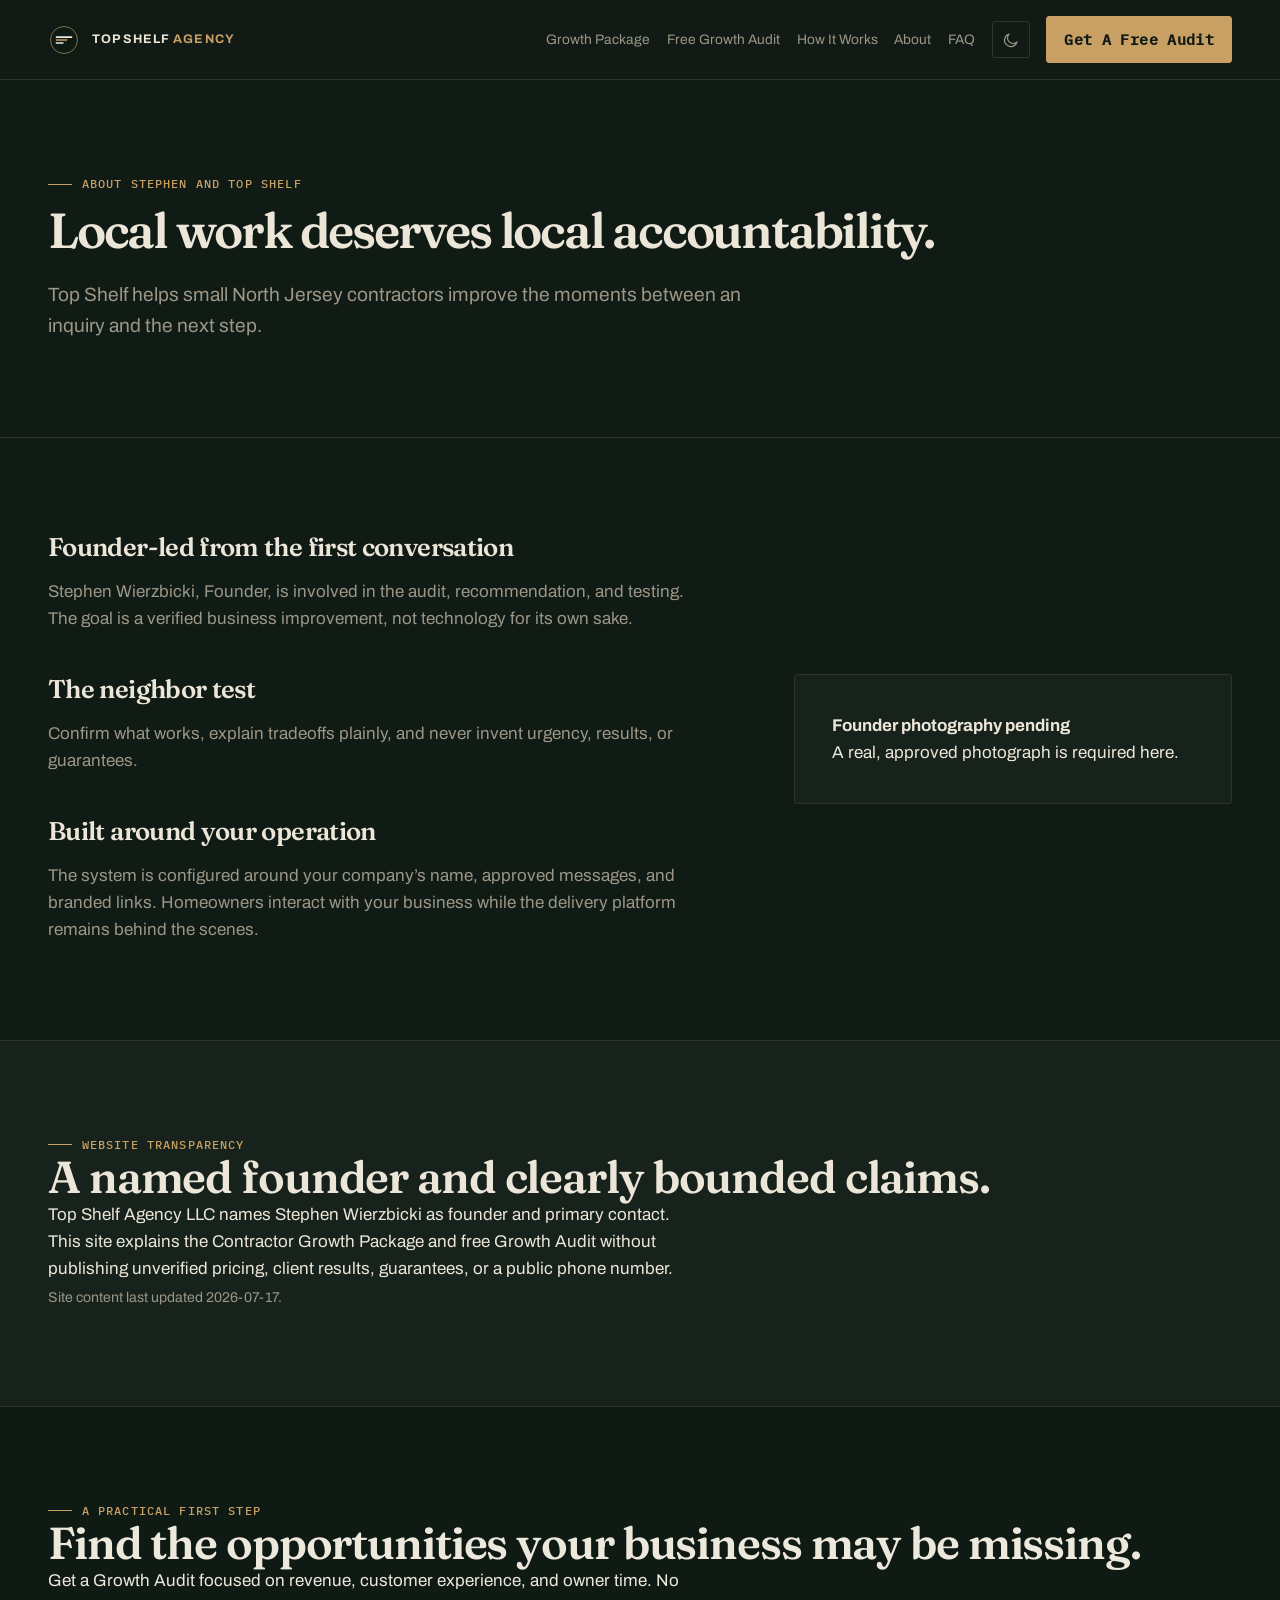
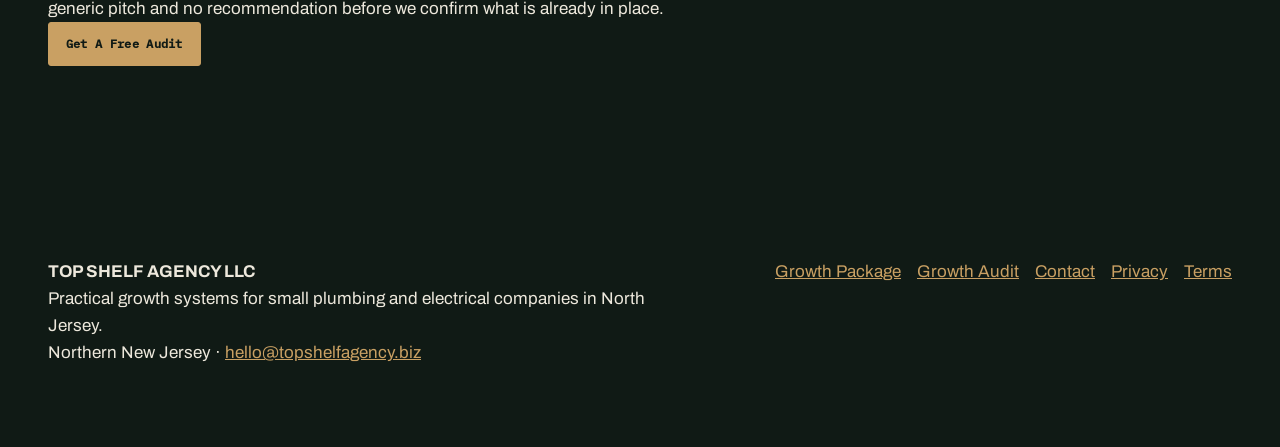
==== about/index.html @ 6e25a7d2 "Establish canonical Top Shelf source baseline" ====
<!doctype html><html lang="en" data-theme="dark"><head><meta charset="utf-8"><script>(function(){var r=document.documentElement,t=null;try{t=localStorage.getItem('top-shelf-theme')||localStorage.getItem('theme')}catch(e){}r.setAttribute('data-theme',t==='light'?'light':'dark')})()</script><meta name="viewport" content="width=device-width,initial-scale=1"><title>About Stephen Wierzbicki | Top Shelf Agency</title><meta name="description" content="Meet Stephen Wierzbicki, founder of Top Shelf Agency, a North Jersey partner for practical contractor growth and lead follow-up systems."><link rel="canonical" href="https://topshelfagency.biz/about/"><link rel="icon" href="/favicon.ico"><link rel="stylesheet" href="/assets/brand.css"><link rel="stylesheet" href="/assets/site-dark.css"><link rel="stylesheet" href="/assets/brand-fixes.css"><link rel="stylesheet" href="/assets/review-notes.css"><link rel="stylesheet" href="/assets/owner-review-v2.css"><!-- seo-layer --><meta name="robots" content="index,follow,max-snippet:-1,max-image-preview:large,max-video-preview:-1"><meta name="author" content="Top Shelf Agency LLC"><meta name="theme-color" content="#111b15"><meta property="og:site_name" content="Top Shelf Agency"><meta property="og:locale" content="en_US"><meta name="twitter:title" content="About Stephen Wierzbicki | Top Shelf Agency"><meta name="twitter:description" content="Meet Stephen Wierzbicki, founder of Top Shelf Agency, a North Jersey partner for practical contractor growth and lead follow-up systems."><meta name="twitter:image" content="https://topshelfagency.biz/assets/logo/og-image-1200x630.png"><meta property="og:type" content="website"><meta property="og:title" content="About Stephen Wierzbicki | Top Shelf Agency"><meta property="og:description" content="Meet Stephen Wierzbicki, founder of Top Shelf Agency, a North Jersey partner for practical contractor growth and lead follow-up systems."><meta property="og:url" content="https://topshelfagency.biz/about/"><meta property="og:image" content="https://topshelfagency.biz/assets/logo/og-image-1200x630.png"><meta name="twitter:card" content="summary_large_image"><script type="application/ld+json">{"@context":"https://schema.org","@graph":[{"@type":"Organization","@id":"https://topshelfagency.biz/#organization","name":"Top Shelf Agency","legalName":"Top Shelf Agency LLC","url":"https://topshelfagency.biz/","description":"A founder-led North Jersey marketing agency that helps small plumbing and electrical companies improve lead follow-up, review requests, and organization.","email":"hello@topshelfagency.biz","logo":{"@type":"ImageObject","@id":"https://topshelfagency.biz/#logo","url":"https://topshelfagency.biz/assets/logo/mark-512.png","contentUrl":"https://topshelfagency.biz/assets/logo/mark-512.png","width":512,"height":512},"image":{"@type":"ImageObject","url":"https://topshelfagency.biz/assets/logo/og-image-1200x630.png","width":1200,"height":630},"founder":{"@id":"https://topshelfagency.biz/#stephen-wierzbicki"},"areaServed":{"@type":"AdministrativeArea","name":"Northern New Jersey"},"knowsAbout":["Contractor lead follow-up","Missed-call response","Legitimate customer review requests","Lead organization"],"contactPoint":{"@type":"ContactPoint","contactType":"customer inquiries","email":"hello@topshelfagency.biz","areaServed":"US-NJ","availableLanguage":["English"]}},{"@type":"Person","@id":"https://topshelfagency.biz/#stephen-wierzbicki","name":"Stephen Wierzbicki","jobTitle":"Founder","worksFor":{"@id":"https://topshelfagency.biz/#organization"},"url":"https://topshelfagency.biz/about/"},{"@type":"WebSite","@id":"https://topshelfagency.biz/#website","name":"Top Shelf Agency","url":"https://topshelfagency.biz/","publisher":{"@id":"https://topshelfagency.biz/#organization"},"inLanguage":"en-US"},{"@type":"AboutPage","@id":"https://topshelfagency.biz/about/#webpage","url":"https://topshelfagency.biz/about/","name":"About Stephen Wierzbicki | Top Shelf Agency","description":"Meet Stephen Wierzbicki, founder of Top Shelf Agency, a North Jersey partner for practical contractor growth and lead follow-up systems.","isPartOf":{"@id":"https://topshelfagency.biz/#website"},"about":[{"@id":"https://topshelfagency.biz/#stephen-wierzbicki"},{"@id":"https://topshelfagency.biz/#organization"}],"publisher":{"@id":"https://topshelfagency.biz/#organization"},"inLanguage":"en-US","dateModified":"2026-07-17","primaryImageOfPage":{"@type":"ImageObject","url":"https://topshelfagency.biz/assets/logo/og-image-1200x630.png","width":1200,"height":630}}]}</script><script src="/assets/public-config.js"></script></head><body><a class="skip" href="#main">Skip to content</a><header class="nav" id="siteNav"><div class="wrap nav-row"><a class="brand" href="/"><img src="/assets/logo/logo-mark.svg" width="32" height="32" alt=""><span>TOP SHELF <b>AGENCY</b></span></a><nav aria-label="Primary"><div class="nav-links"><a href="/growth-package/">Growth Package</a><a href="/growth-audit/">Free Growth Audit</a><a href="/how-it-works/">How It Works</a><a href="/about/">About</a><a href="/faq/">FAQ</a><button class="theme-toggle" id="themeToggle" type="button" aria-label="Switch to light mode">
<svg class="icon-sun" width="18" height="18" viewBox="0 0 24 24" fill="none" aria-hidden="true"><circle cx="12" cy="12" r="4" stroke="currentColor" stroke-width="1.6"/><path d="M12 2v2M12 20v2M4.2 4.2l1.4 1.4M18.4 18.4l1.4 1.4M2 12h2M20 12h2M4.2 19.8l1.4-1.4M18.4 5.6l1.4-1.4" stroke="currentColor" stroke-width="1.6" stroke-linecap="round"/></svg>
<svg class="icon-moon" width="18" height="18" viewBox="0 0 24 24" fill="none" aria-hidden="true"><path d="M20 14.5A8.5 8.5 0 1 1 9.5 4a7 7 0 0 0 10.5 10.5Z" stroke="currentColor" stroke-width="1.6" stroke-linejoin="round"/></svg>
</button><a class="btn nav-cta" data-event="audit_cta_click" href="/growth-audit/">Get A Free Audit</a><button class="nav-toggle" id="navToggle" aria-expanded="false" aria-controls="mobileMenu">Menu</button></div></nav></div><nav id="mobileMenu" class="mobile-menu"><a href="/growth-package/">Growth Package</a><a href="/growth-audit/">Free Growth Audit</a><a href="/how-it-works/">How It Works</a><a href="/about/">About</a><a href="/faq/">FAQ</a><a href="/contact/">Contact</a></nav></header><main id="main"><section class="page-head"><div class="wrap"><p class="eyebrow">About Stephen and Top Shelf</p><h1>Local work deserves local accountability.</h1><p class="lede">Top Shelf helps small North Jersey contractors improve the moments between an inquiry and the next step.</p></div></section><section><div class="wrap split"><div class="prose"><h2>Founder-led from the first conversation</h2><p>Stephen Wierzbicki, Founder, is involved in the audit, recommendation, and testing. The goal is a verified business improvement, not technology for its own sake.</p><h2>The neighbor test</h2><p>Confirm what works, explain tradeoffs plainly, and never invent urgency, results, or guarantees.</p><h2>Built around your operation</h2><p>The system is configured around your company’s name, approved messages, and branded links. Homeowners interact with your business while the delivery platform remains behind the scenes.</p></div><div class="placeholder"><b>Founder photography pending</b><p>A real, approved photograph is required here.</p></div></div></section><section class="surface" aria-labelledby="site-transparency"><div class="wrap"><p class="eyebrow">Website transparency</p><h2 id="site-transparency">A named founder and clearly bounded claims.</h2><p>Top Shelf Agency LLC names Stephen Wierzbicki as founder and primary contact. This site explains the Contractor Growth Package and free Growth Audit without publishing unverified pricing, client results, guarantees, or a public phone number.</p><small>Site content last updated 2026-07-17.</small></div></section><section class="final"><div class="wrap"><p class="eyebrow">A practical first step</p><h2>Find the opportunities your business may be missing.</h2><p>Get a Growth Audit focused on revenue, customer experience, and owner time. No generic pitch and no recommendation before we confirm what is already in place.</p><a class="btn" data-event="audit_cta_click" href="/growth-audit/">Get A Free Audit</a></div></section></main><footer><div class="wrap foot"><div><b>TOP SHELF AGENCY LLC</b><p>Practical growth systems for small plumbing and electrical companies in North Jersey.</p><p>Northern New Jersey · <a data-event="click_to_email" href="mailto:hello@topshelfagency.biz">hello@topshelfagency.biz</a></p></div><nav aria-label="Footer"><a href="/growth-package/">Growth Package</a><a href="/growth-audit/">Growth Audit</a><a href="/contact/">Contact</a><a href="/privacy/">Privacy</a><a href="/terms/">Terms</a></nav></div></footer><script src="/assets/site-public.js"></script></body></html>
---- assets/brand.css ----
@font-face {
    font-family: 'Archivo';
    font-style: normal;
    font-weight: 400 700;
    font-display: swap;
    src: url([data-uri]) format('woff2');
  }
  @font-face {
    font-family: 'Fraunces';
    font-style: normal;
    font-weight: 600;
    font-display: swap;
    src: url([data-uri]) format('woff2');
  }
  @font-face {
    font-family: 'Fraunces';
    font-style: italic;
    font-weight: 500;
    font-display: swap;
    src: url([data-uri]) format('woff2');
  }
  @font-face {
    font-family: 'IBM Plex Mono';
    font-style: normal;
    font-weight: 500;
    font-display: swap;
    src: url([data-uri]) format('woff2');
  }

  :root{
    --ink:#15211a;
    --paper:#edeae1;
    --paper-raised:#f6f4ee;
    --shelf:#24463b;
    --shelf-2:#1c362d;
    --brass:#9c7434;
    --brass-strong:#7d5b26;
    --brass-tint:#e3d3ae;
    --line:#d3cdbb;
    --muted:#63614f;

    --fixed-ink:#101a15;
    --fixed-paper:#ede8dc;
    --fixed-brass:#c9a063;

    --font-display:'Fraunces', Georgia, serif;
    --font-body:'Archivo', -apple-system, sans-serif;
    --font-mono:'IBM Plex Mono', 'SFMono-Regular', Consolas, monospace;

    --space-1: 0.5rem;
    --space-2: 0.75rem;
    --space-3: 1rem;
    --space-4: 1.5rem;
    --space-5: 2rem;
    --space-6: 3rem;
    --space-7: 4.5rem;
    --space-8: 7rem;

    --max: 74rem;
    --radius-sm: 3px;
    --radius-pill: 999px;
  }

  @media (prefers-color-scheme: dark){
    :root{
      --ink:#ece6d8;
      --paper:#111b15;
      --paper-raised:#16221b;
      --shelf:#1a2b23;
      --shelf-2:#132019;
      --brass:#c9a063;
      --brass-strong:#e0b578;
      --brass-tint:#3a3123;
      --line:#2b352c;
      --muted:#9b9686;
    }
  }
  :root[data-theme="dark"]{
    --ink:#ece6d8;
    --paper:#111b15;
    --paper-raised:#16221b;
    --shelf:#1a2b23;
    --shelf-2:#132019;
    --brass:#c9a063;
    --brass-strong:#e0b578;
    --brass-tint:#3a3123;
    --line:#2b352c;
    --muted:#9b9686;
  }
  :root[data-theme="light"]{
    --ink:#15211a;
    --paper:#edeae1;
    --paper-raised:#f6f4ee;
    --shelf:#24463b;
    --shelf-2:#1c362d;
    --brass:#9c7434;
    --brass-strong:#7d5b26;
    --brass-tint:#e3d3ae;
    --line:#d3cdbb;
    --muted:#63614f;
  }

  *,*::before,*::after{ box-sizing:border-box; }
  html{ -webkit-text-size-adjust:100%; }
  body{
    margin:0;
    background:var(--paper);
    color:var(--ink);
    font-family:var(--font-body);
    font-size:17px;
    line-height:1.6;
    -webkit-font-smoothing:antialiased;
    text-rendering:optimizeLegibility;
  }
  img,svg{ display:block; max-width:100%; }
  a{ color:inherit; }
  ::selection{ background:var(--brass); color:var(--fixed-paper); }

  .wrap{
    max-width:var(--max);
    margin:0 auto;
    padding-inline:var(--space-5);
  }
  @media (max-width:640px){
    .wrap{ padding-inline:var(--space-4); }
  }

  h1,h2,h3{
    font-family:var(--font-display);
    font-weight:600;
    line-height:1.08;
    text-wrap:balance;
    margin:0;
  }
  em{ font-family:var(--font-display); font-style:italic; font-weight:500; }
  p{ margin:0; }

  .eyebrow{
    font-family:var(--font-mono);
    font-size:0.78rem;
    letter-spacing:0.14em;
    text-transform:uppercase;
    color:var(--brass);
    display:flex;
    align-items:center;
    gap:0.6em;
  }
  .eyebrow::before{
    content:"";
    width:1.4em;
    height:1px;
    background:var(--brass);
    display:inline-block;
  }

  /* ---------- Nav ---------- */
  .nav{
    position:sticky;
    top:0;
    z-index:40;
    background:color-mix(in srgb, var(--paper) 92%, transparent);
    backdrop-filter:blur(10px);
    border-bottom:1px solid transparent;
    transition:border-color 200ms ease, box-shadow 200ms ease;
  }
  .nav.is-scrolled{
    border-color:var(--line);
    box-shadow:0 6px 18px -14px rgba(0,0,0,0.4);
  }
  .nav-row{
    display:flex;
    align-items:center;
    justify-content:space-between;
    padding-block:var(--space-3);
  }
  .brand{
    display:flex;
    align-items:center;
    gap:0.6rem;
    text-decoration:none;
    color:var(--ink);
  }
  .brand-mark{ width:26px; height:26px; flex:none; }
  .brand-word{
    font-family:var(--font-mono);
    font-size:0.98rem;
    letter-spacing:0.03em;
    font-weight:500;
  }
  .brand-word b{ color:var(--brass); font-weight:500; }
  .nav-links{
    display:flex;
    align-items:center;
    gap:var(--space-5);
    list-style:none;
    margin:0;
    padding:0;
  }
  .nav-links a{
    font-size:0.94rem;
    text-decoration:none;
    color:var(--muted);
    transition:color 150ms ease;
  }
  .nav-links a:hover, .nav-links a:focus-visible{ color:var(--ink); }
  @media (max-width:800px){ .nav-links .nav-only-desktop{ display:none; } }

  .nav-only-mobile{ display:none; }
  @media (max-width:800px){ .nav-only-mobile{ display:flex; align-items:center; } }
  .nav-toggle{
    display:inline-flex;
    align-items:center;
    justify-content:center;
    width:40px;
    height:40px;
    padding:0;
    background:transparent;
    border:1px solid var(--line);
    border-radius:var(--radius-sm);
    color:var(--ink);
    cursor:pointer;
  }
  .nav-toggle:hover{ border-color:var(--brass); color:var(--brass); }
  .nav-toggle:focus-visible{ outline:2px solid var(--brass); outline-offset:2px; }
  .nav-toggle .icon-close{ display:none; }
  .nav-toggle[aria-expanded="true"] .icon-open{ display:none; }
  .nav-toggle[aria-expanded="true"] .icon-close{ display:block; }

  .theme-toggle{
    display:inline-flex;
    align-items:center;
    justify-content:center;
    width:40px;
    height:40px;
    padding:0;
    background:transparent;
    border:1px solid var(--line);
    border-radius:var(--radius-sm);
    color:var(--ink);
    cursor:pointer;
  }
  .theme-toggle:hover{ border-color:var(--brass); color:var(--brass); }
  .theme-toggle:focus-visible{ outline:2px solid var(--brass); outline-offset:2px; }
  .theme-toggle .icon-moon{ display:none; }
  :root[data-theme="dark"] .theme-toggle .icon-sun{ display:none; }
  :root[data-theme="dark"] .theme-toggle .icon-moon{ display:block; }

  .mobile-menu{ display:none; border-top:1px solid var(--line); background:var(--paper); }
  .mobile-menu.is-open{ display:block; }
  .mobile-menu .wrap{ display:flex; flex-direction:column; padding-block:var(--space-2); }
  .mobile-menu a{
    display:block;
    padding:var(--space-3) 0;
    text-decoration:none;
    color:var(--ink);
    font-size:1.05rem;
    border-bottom:1px solid var(--line);
  }
  .mobile-menu a:last-child{ border-bottom:none; }
  .mobile-menu a:active{ color:var(--brass); }
  @media (min-width:801px){ .mobile-menu{ display:none !important; } }

  /* ---------- Buttons ---------- */
  .btn{
    display:inline-flex;
    align-items:center;
    justify-content:center;
    gap:0.5em;
    font-family:var(--font-body);
    font-weight:600;
    font-size:0.95rem;
    padding:0.85em 1.5em;
    border-radius:var(--radius-sm);
    border:1px solid transparent;
    cursor:pointer;
    text-decoration:none;
    transition:transform 150ms ease, box-shadow 150ms ease, background 150ms ease, border-color 150ms ease;
    white-space:nowrap;
  }
  .btn:focus-visible{ outline:2px solid var(--brass); outline-offset:2px; }
  .btn-primary{
    background:var(--brass);
    color:var(--fixed-paper);
    box-shadow:0 1px 0 0 rgba(0,0,0,0.15) inset, 0 8px 20px -12px rgba(124,90,30,0.7);
  }
  .btn-primary:hover{ background:var(--brass-strong); transform:translateY(-1px); }
  .btn-primary:active{ background:var(--brass-strong); transform:translateY(0); }
  .btn[target="_blank"]::after,
  .prose a[target="_blank"]::after,
  .footnotes a[target="_blank"]::after{
    content:"\2197";
    display:inline-block;
    margin-left:0.4em;
    font-size:0.85em;
    vertical-align:middle;
  }
  .btn-ghost:active{ border-color:var(--brass); color:var(--brass); }
  .btn-ghost{
    background:transparent;
    color:var(--ink);
    border-color:var(--line);
  }
  .btn-ghost:hover{ border-color:var(--brass); color:var(--brass); }
  .btn-block{ width:100%; }

  /* ---------- Hero ---------- */
  .hero{
    padding-block:var(--space-8) var(--space-7);
    border-bottom:1px solid var(--line);
  }
  .hero-grid{
    display:grid;
    grid-template-columns:1.35fr 1fr;
    gap:var(--space-7);
    align-items:start;
  }
  .hero-aside{
    display:flex;
    flex-direction:column;
    gap:var(--space-4);
  }
  @media (max-width:900px){
    .hero-grid{ grid-template-columns:1fr; }
  }
  .hero h1{ font-size:clamp(2.5rem, 2rem + 2.6vw, 4rem); }
  .hero h1 em{ font-size: 1.03em; }
  .hero-lede{
    margin-top:var(--space-4);
    max-width:38rem;
    font-size:1.15rem;
    color:var(--muted);
  }
  .hero-eyebrow{ margin-bottom:var(--space-4); }
  .hero-ctas{
    display:flex;
    align-items:center;
    gap:var(--space-4);
    margin-top:var(--space-6);
    flex-wrap:wrap;
  }
  .hero-link{
    font-size:0.95rem;
    text-decoration:underline;
    text-decoration-color:var(--line);
    text-underline-offset:0.25em;
  }

  .hero-ticket{
    background:var(--paper-raised);
    border:1px solid var(--line);
    border-radius:var(--radius-sm);
    padding:var(--space-5);
    position:relative;
  }
  .hero-ticket::before{
    content:"";
    position:absolute;
    top:-1px; left:var(--space-4); right:var(--space-4);
    height:1px;
    background:repeating-linear-gradient(90deg, var(--brass) 0 6px, transparent 6px 12px);
  }
  .ticket-label{
    font-family:var(--font-mono);
    font-size:0.72rem;
    letter-spacing:0.1em;
    text-transform:uppercase;
    color:var(--muted);
  }
  .ticket-note{ margin-top:0.6em; font-size:0.92rem; color:var(--muted); }
  .pledge{
    border-left:3px solid var(--brass);
    padding-left:var(--space-4);
  }
  .pledge-label{
    display:block;
    font-family:var(--font-mono);
    font-size:0.7rem;
    letter-spacing:0.1em;
    text-transform:uppercase;
    color:var(--brass);
    margin-bottom:0.5em;
  }
  .pledge-text{
    font-family:var(--font-display);
    font-style:italic;
    font-weight:500;
    font-size:1.05rem;
    color:var(--ink);
    text-wrap:balance;
  }
  .ticket-divider{ height:1px; background:var(--line); margin-block:var(--space-4); }
  .cost-rows{ display:flex; flex-direction:column; gap:var(--space-3); margin-top:0.9em; }
  .cost-row{ display:grid; grid-template-columns:4.4rem 1fr; gap:0.9rem; align-items:baseline; }
  .cost-num{
    font-family:var(--font-mono);
    font-size:1.5rem;
    color:var(--brass);
    font-variant-numeric:tabular-nums;
  }
  .cost-copy{ font-size:0.92rem; color:var(--muted); }

  /* ---------- Section scaffolding ---------- */
  section{ padding-block:var(--space-7); }
  .section-head{
    max-width:38rem;
    margin-bottom:var(--space-6);
  }
  .section-head h2{ margin-top:var(--space-2); font-size:clamp(1.9rem, 1.6rem + 1.2vw, 2.5rem); }
  .divider{
    border:none;
    border-top:1px solid var(--line);
    margin:0;
  }

  /* ---------- Signals (problem) ---------- */
  .signals-grid{
    display:grid;
    grid-template-columns:repeat(3, 1fr);
    gap:var(--space-5);
  }
  @media (max-width:800px){ .signals-grid{ grid-template-columns:1fr; } }
  .signal{
    padding:var(--space-5);
    background:var(--paper-raised);
    border:1px solid var(--line);
    border-radius:var(--radius-sm);
  }
  .signal-icon{ color:var(--brass); margin-bottom:var(--space-3); }
  .signal p{ color:var(--muted); font-size:1rem; }
  .signal .signal-quote{
    font-family:var(--font-display);
    font-style:italic;
    font-weight:500;
    font-size:1.15rem;
    color:var(--ink);
    margin-bottom:0.6em;
  }

  /* ---------- Services (shelf) ---------- */
  .shelf-rail{
    display:grid;
    grid-template-columns:repeat(3,1fr);
    gap:var(--space-5);
  }
  @media (max-width:900px){ .shelf-rail{ grid-template-columns:repeat(2,1fr); } }
  @media (max-width:600px){ .shelf-rail{ grid-template-columns:1fr; } }
  .item{
    position:relative;
    border:1px solid var(--line);
    border-radius:var(--radius-sm);
    padding:var(--space-5) var(--space-4) var(--space-4);
    background:var(--paper-raised);
    transition:border-color 200ms ease, transform 200ms ease;
  }
  .item:hover{ border-color:var(--brass); transform:translateY(-3px); }
  .item:active{ border-color:var(--brass); transform:translateY(-1px); }
  .item-tag{
    position:absolute;
    top:-0.7em;
    left:var(--space-4);
    background:var(--brass);
    color:var(--fixed-paper);
    font-family:var(--font-mono);
    font-size:0.68rem;
    letter-spacing:0.08em;
    text-transform:uppercase;
    padding:0.35em 0.7em;
    border-radius:2px;
  }
  .link-card .item-tag{
    position:static;
    display:inline-block;
    margin-bottom:var(--space-3);
  }
  .item h3{ font-size:1.35rem; margin-top:var(--space-3); }
  .item p{ color:var(--muted); margin-top:0.6em; font-size:0.98rem; }
  .item-icon{ color:var(--brass); }

  /* ---------- Dashboard ---------- */
  .dash-grid{
    display:grid;
    grid-template-columns:1fr 1fr;
    gap:var(--space-7);
    align-items:center;
  }
  @media (max-width:900px){ .dash-grid{ grid-template-columns:1fr; } }
  .dash-card{
    background:var(--paper-raised);
    border:1px solid var(--line);
    border-radius:var(--radius-sm);
    padding:var(--space-5);
  }
  .dash-head{
    display:flex;
    align-items:center;
    justify-content:space-between;
    margin-bottom:var(--space-5);
  }
  .dash-tag{
    font-family:var(--font-mono);
    font-size:0.68rem;
    letter-spacing:0.06em;
    text-transform:uppercase;
    color:var(--muted);
    border:1px solid var(--line);
    padding:0.3em 0.6em;
    border-radius:2px;
  }
  .device-row{ display:flex; align-items:center; gap:0.6rem; color:var(--muted); }
  .dash-metrics{
    display:grid;
    grid-template-columns:repeat(3,1fr);
    gap:var(--space-4);
    margin-bottom:var(--space-5);
  }
  @media (max-width:560px){ .dash-metrics{ grid-template-columns:1fr; } }
  .metric{ display:flex; flex-direction:column; gap:0.3rem; }
  .metric-label{
    font-family:var(--font-mono);
    font-size:0.66rem;
    letter-spacing:0.04em;
    text-transform:uppercase;
    color:var(--muted);
  }
  .metric-value{
    font-family:var(--font-mono);
    font-size:1.5rem;
    color:var(--ink);
    font-variant-numeric:tabular-nums;
  }
  .metric-spark{ margin-top:0.2rem; }
  .dash-week{ border-top:1px solid var(--line); padding-top:var(--space-3); }
  .week-bars{
    display:flex;
    align-items:flex-end;
    gap:0.6rem;
    height:96px;
  }
  .week-bar{
    position:relative;
    flex:1;
    display:flex;
    flex-direction:column;
    align-items:center;
    justify-content:flex-end;
    height:100%;
    gap:0.4rem;
  }
  .bar{
    width:100%;
    max-width:22px;
    background:var(--line);
    border-radius:2px 2px 0 0;
  }
  .bar.peak{ background:var(--brass); }
  .bar-day{ font-family:var(--font-mono); font-size:0.68rem; color:var(--muted); }
  .bar-value{
    position:absolute;
    top:-1.5em;
    font-family:var(--font-mono);
    font-size:0.66rem;
    color:var(--brass);
    font-variant-numeric:tabular-nums;
  }

  /* ---------- Proof strip ---------- */
  .proof{
    display:grid;
    grid-template-columns:repeat(3,1fr);
  }
  @media (max-width:800px){ .proof{ grid-template-columns:1fr; } }
  .proof-cell{
    padding:var(--space-5) var(--space-4);
    border-left:1px dashed var(--line);
    text-align:left;
  }
  .proof-cell:first-child{ border-left:none; padding-left:0; }
  @media (max-width:800px){
    .proof-cell{ border-left:none; border-top:1px dashed var(--line); padding-left:0; }
    .proof-cell:first-child{ border-top:none; }
  }
  .proof-num{
    font-family:var(--font-mono);
    font-size:clamp(2.2rem, 1.9rem + 1.2vw, 3rem);
    color:var(--brass);
    font-variant-numeric:tabular-nums;
  }
  .proof-cell p{ margin-top:0.4em; color:var(--muted); font-size:0.98rem; }

  /* ---------- Process ---------- */
  .ledger{ display:flex; flex-direction:column; }
  .ledger-row{
    display:grid;
    grid-template-columns:5rem 1fr;
    gap:var(--space-5);
    padding-block:var(--space-5);
    border-top:1px solid var(--line);
  }
  .ledger-row:last-child{ border-bottom:1px solid var(--line); }
  .ledger-index{
    font-family:var(--font-mono);
    font-size:1.6rem;
    color:var(--brass);
    font-variant-numeric:tabular-nums;
  }
  .ledger-row h3{ font-size:1.3rem; }
  .ledger-row p{ color:var(--muted); margin-top:0.5em; max-width:34rem; }

  /* ---------- Final CTA ---------- */
  .cta-grid{
    display:grid;
    grid-template-columns:1.1fr 0.9fr;
    gap:var(--space-7);
    align-items:start;
  }
  @media (max-width:900px){ .cta-grid{ grid-template-columns:1fr; } }
  .reassure{ list-style:none; margin:var(--space-5) 0 0; padding:0; display:flex; flex-direction:column; gap:0.7rem; }
  .reassure li{ display:flex; gap:0.6rem; color:var(--muted); font-size:0.98rem; }
  .reassure svg{ flex:none; color:var(--brass); margin-top:0.2em; }

  .slip{
    background:var(--paper-raised);
    border:1px solid var(--line);
    border-radius:var(--radius-sm);
    padding:var(--space-5);
  }
  .field{ display:flex; flex-direction:column; gap:0.4rem; margin-bottom:var(--space-4); }
  .field label{
    font-family:var(--font-mono);
    font-size:0.72rem;
    letter-spacing:0.08em;
    text-transform:uppercase;
    color:var(--muted);
  }
  .field input{
    font-family:var(--font-body);
    font-size:1rem;
    padding:0.75em 0.9em;
    border:1px solid var(--line);
    border-radius:var(--radius-sm);
    background:var(--paper);
    color:var(--ink);
  }
  .field input:focus-visible{ outline:2px solid var(--brass); outline-offset:1px; }
  .slip-fine{ margin-top:var(--space-3); font-size:0.82rem; color:var(--muted); }

  /* ---------- Footer (fixed dark, both themes) ---------- */
  .back-to-top{
    position:fixed;
    right:var(--space-4);
    bottom:var(--space-4);
    z-index:50;
    width:44px;
    height:44px;
    display:inline-flex;
    align-items:center;
    justify-content:center;
    background:var(--fixed-ink);
    color:var(--fixed-paper);
    border:1px solid var(--fixed-brass);
    border-radius:var(--radius-pill);
    cursor:pointer;
    opacity:0;
    transform:translateY(8px);
    pointer-events:none;
    transition:opacity 200ms ease, transform 200ms ease;
  }
  .back-to-top.is-visible{
    opacity:1;
    transform:translateY(0);
    pointer-events:auto;
  }
  .back-to-top:hover{ border-color:var(--fixed-paper); }
  .back-to-top:active{ transform:translateY(0) scale(0.95); }
  .back-to-top:focus-visible{ outline:2px solid var(--fixed-brass); outline-offset:2px; }
  @media (prefers-reduced-motion: reduce){
    .back-to-top{ transition:opacity 150ms ease; transform:none; }
    .back-to-top.is-visible{ transform:none; }
  }

  footer{
    background:var(--fixed-ink);
    color:var(--fixed-paper);
    padding-block:var(--space-6) var(--space-5);
  }
  .foot-grid{
    display:flex;
    justify-content:space-between;
    gap:var(--space-5);
    flex-wrap:wrap;
    padding-bottom:var(--space-5);
    border-bottom:1px solid rgba(237,232,220,0.14);
  }
  footer .brand-word{ color:var(--fixed-paper); }
  footer .brand-word b{ color:var(--fixed-brass); }
  .foot-area{ color:rgba(237,232,220,0.65); font-size:0.95rem; max-width:22rem; }
  .foot-links{ display:flex; gap:var(--space-5); list-style:none; margin:0; padding:0; }
  .foot-links a{ text-decoration:none; color:rgba(237,232,220,0.75); font-size:0.92rem; }
  .foot-links a:hover{ color:var(--fixed-brass); }
  .foot-bottom{
    display:flex;
    justify-content:space-between;
    flex-wrap:wrap;
    gap:0.5rem;
    padding-top:var(--space-4);
    font-size:0.82rem;
    color:rgba(237,232,220,0.45);
    font-family:var(--font-mono);
  }

  /* ---------- Reveal ---------- */
  .reveal{ opacity:0; transform:translateY(14px); transition:opacity 600ms ease, transform 600ms ease; }
  .reveal.is-visible{ opacity:1; transform:translateY(0); }
  @media (prefers-reduced-motion: reduce){
    .reveal{ opacity:1; transform:none; transition:none; }
    .item:hover, .item:active{ transform:none; }
    .link-card:hover, .link-card:active{ transform:none; }
    .btn-primary:hover, .btn-primary:active{ transform:none; }
  }

  /* ---------- Skip link ---------- */
  .skip-link{
    position:absolute;
    left:1rem;
    top:-3rem;
    background:var(--fixed-ink);
    color:var(--fixed-paper);
    padding:0.7em 1.1em;
    border-radius:var(--radius-sm);
    z-index:100;
    text-decoration:none;
    font-size:0.9rem;
    transition:top 150ms ease;
  }
  .skip-link:focus{ top:1rem; }

  /* ---------- Breadcrumb ---------- */
  .crumbs{
    display:flex;
    flex-wrap:wrap;
    align-items:center;
    gap:0.4em;
    font-family:var(--font-mono);
    font-size:0.78rem;
    color:var(--muted);
    padding-block:var(--space-4);
  }
  .crumbs a{ text-decoration:none; color:var(--muted); }
  .crumbs a:hover{ color:var(--brass); }
  .crumbs span[aria-current]{ color:var(--ink); }

  /* ---------- Inner-page header (utilitarian, no big hero) ---------- */
  .page-head{ padding-block:var(--space-3) var(--space-6); border-bottom:1px solid var(--line); }
  .page-head h1{ margin-top:var(--space-2); font-size:clamp(2.1rem, 1.8rem + 1.6vw, 3.1rem); }
  .page-head .hero-lede{ margin-top:var(--space-4); max-width:42rem; }

  /* ---------- Prose (long-form content) ---------- */
  .prose{ max-width:42rem; }
  .prose h2{ font-size:1.6rem; margin-top:var(--space-6); margin-bottom:var(--space-3); }
  .prose h2:first-child{ margin-top:0; }
  .prose p{ color:var(--muted); margin-top:var(--space-3); }
  .prose p:first-child{ margin-top:0; }
  .prose ul, .prose ol{ margin:var(--space-3) 0 0; padding-left:1.3em; color:var(--muted); display:flex; flex-direction:column; gap:0.5em; }
  .prose a{ color:var(--brass); text-decoration-color:var(--line); text-underline-offset:0.2em; }
  .prose strong{ color:var(--ink); }

  /* ---------- Footnote / citation ---------- */
  .fn{
    font-family:var(--font-mono);
    font-size:0.68rem;
    color:var(--brass);
    text-decoration:none;
    vertical-align:super;
    margin-left:0.15em;
  }
  .fn:hover{ text-decoration:underline; }
  .footnotes{
    margin-top:var(--space-7);
    padding-top:var(--space-4);
    border-top:1px solid var(--line);
    font-size:0.86rem;
    color:var(--muted);
  }
  .footnotes ol{ padding-left:1.2em; display:flex; flex-direction:column; gap:0.6em; }
  .footnotes a{ color:var(--brass); }

  /* ---------- TODO / placeholder marker ---------- */
  .todo{
    display:inline-flex;
    align-items:center;
    gap:0.4em;
    font-family:var(--font-mono);
    font-size:0.72rem;
    letter-spacing:0.04em;
    text-transform:uppercase;
    color:var(--brass);
    border:1px dashed var(--brass);
    padding:0.25em 0.6em;
    border-radius:2px;
  }

  /* ---------- FAQ accordion ---------- */
  .faq-list{ display:flex; flex-direction:column; }
  .faq-item{ border-top:1px solid var(--line); }
  .faq-item:last-child{ border-bottom:1px solid var(--line); }
  .faq-item summary{
    list-style:none;
    cursor:pointer;
    display:flex;
    align-items:center;
    justify-content:space-between;
    gap:var(--space-4);
    padding-block:var(--space-4);
    font-family:var(--font-display);
    font-weight:600;
    font-size:1.1rem;
  }
  .faq-item summary:hover,
  .faq-item summary:active{ color:var(--brass); }
  .faq-item summary h2{
    margin:0;
    font:inherit;
    color:inherit;
  }
  .faq-item summary:focus-visible{ outline:2px solid var(--brass); outline-offset:2px; }
  .faq-item summary::-webkit-details-marker{ display:none; }
  .faq-item summary::after{
    content:"+";
    font-family:var(--font-mono);
    color:var(--brass);
    font-size:1.3rem;
    flex:none;
    transition:transform 200ms ease;
  }
  .faq-item[open] summary::after{ content:"\2212"; }
  .faq-item p{ color:var(--muted); padding-bottom:var(--space-4); max-width:42rem; }

  /* ---------- Service/content card grid (hub pages) ---------- */
  .link-grid{ display:grid; grid-template-columns:repeat(2,1fr); gap:var(--space-5); }
  @media (max-width:700px){ .link-grid{ grid-template-columns:1fr; } }
  .link-card{
    display:block;
    text-decoration:none;
    color:var(--ink);
    border:1px solid var(--line);
    border-radius:var(--radius-sm);
    padding:var(--space-5);
    background:var(--paper-raised);
    transition:border-color 200ms ease, transform 200ms ease;
  }
  .link-card:hover{ border-color:var(--brass); transform:translateY(-3px); }
  .link-card:active{ border-color:var(--brass); transform:translateY(-1px); }
  .link-card h3{ font-size:1.3rem; }
  .link-card p{ color:var(--muted); margin-top:0.6em; font-size:0.96rem; }
  .link-card .item-icon{ margin-bottom:var(--space-3); }
  .link-card-arrow{ display:inline-block; margin-top:var(--space-3); font-family:var(--font-mono); font-size:0.85rem; color:var(--brass); }

  /* ---------- Contact form / NAP ---------- */
  .nap-list{ list-style:none; margin:var(--space-4) 0 0; padding:0; display:flex; flex-direction:column; gap:0.7rem; }
  .nap-list li{ display:flex; gap:0.7rem; align-items:baseline; }
  .nap-list svg{ flex:none; color:var(--brass); }
  .nap-list .nap-label{ font-family:var(--font-mono); font-size:0.7rem; letter-spacing:0.06em; text-transform:uppercase; color:var(--muted); min-width:5.5rem; }
---- assets/site-dark.css ----
/* Page-specific layout layered over the verified original Top Shelf design system. */
html{scroll-behavior:smooth}
body{background:var(--paper);color:var(--ink);font-family:var(--font-body);font-size:17px;line-height:1.6}
p{max-width:65ch}
h1,h2,h3{font-family:var(--font-display);font-weight:600;line-height:1.08;letter-spacing:-.025em;text-wrap:balance}
h1{font-size:clamp(2.65rem,5.8vw,5.1rem);letter-spacing:-.045em}
h2{font-size:clamp(1.9rem,3.5vw,2.9rem)}
h3{font-size:1.32rem}
.wrap{width:min(var(--max),calc(100% - 3rem));margin-inline:auto;padding-inline:0}
.skip{position:fixed;left:1rem;top:-6rem;z-index:100;background:var(--brass);color:var(--fixed-ink);padding:.75rem 1rem;text-decoration:none}
.skip:focus{top:1rem}
.nav{position:sticky;top:0;z-index:20;background:color-mix(in srgb,var(--paper) 94%,transparent);border-bottom:1px solid var(--line);backdrop-filter:blur(14px)}
.nav-row{min-height:76px;display:flex;align-items:center;justify-content:space-between;gap:1.25rem}
.brand{display:flex;align-items:center;gap:.75rem;text-decoration:none;font-family:var(--font-body);font-size:.78rem;font-weight:700;letter-spacing:.09em;white-space:nowrap}
.brand b{color:var(--brass)}
.nav-links{display:flex;align-items:center;justify-content:flex-end;gap:1.05rem}
.nav-links>a:not(.btn){color:var(--muted);font-size:.86rem;text-decoration:none;white-space:nowrap}
.nav-links>a:not(.btn):hover{color:var(--ink)}
.btn{display:inline-flex;align-items:center;justify-content:center;border:1px solid var(--brass);border-radius:var(--radius-sm);background:var(--brass);color:var(--fixed-ink);font-family:var(--font-mono);font-size:.78rem;font-weight:600;letter-spacing:.025em;line-height:1.2;padding:.85rem 1.05rem;text-decoration:none;transition:background-color .2s ease,border-color .2s ease,transform .2s ease}
.btn:hover{background:var(--brass-strong);border-color:var(--brass-strong);transform:translateY(-1px)}
.btn:active{transform:translateY(0)}
.theme-toggle,.nav-toggle{width:2.35rem;height:2.35rem;display:inline-grid;place-items:center;flex:none;border:1px solid var(--line);border-radius:var(--radius-sm);background:transparent;color:var(--muted);cursor:pointer}
.theme-toggle:hover,.nav-toggle:hover{border-color:var(--brass);color:var(--brass)}
.theme-toggle .icon-moon{display:none}
:root[data-theme="light"] .theme-toggle .icon-sun{display:none}
:root[data-theme="light"] .theme-toggle .icon-moon{display:block}
.nav-toggle{display:none;width:auto;padding-inline:.7rem;font:600 .7rem var(--font-mono);letter-spacing:.04em;text-transform:uppercase}
.mobile-menu{display:none;background:var(--paper-raised);border-bottom:1px solid var(--line);padding:1rem 1.5rem}
.mobile-menu.open{display:grid;gap:0}
.mobile-menu a{padding:.8rem 0;border-bottom:1px solid var(--line);text-decoration:none;color:var(--muted)}
.hero,.page-head,section{padding-block:clamp(4rem,7.5vw,7rem)}
.page-head{border-bottom:1px solid var(--line)}
.split{display:grid;grid-template-columns:minmax(0,1.2fr) minmax(18rem,.8fr);gap:clamp(2.5rem,7vw,7rem);align-items:center}
.lede{margin-top:1.4rem;color:var(--muted);font-size:clamp(1.05rem,1.6vw,1.2rem)}
.eyebrow{display:flex;align-items:center;gap:.6rem;color:var(--brass);font-family:var(--font-mono);font-size:.72rem;font-weight:500;letter-spacing:.1em;line-height:1.4;text-transform:uppercase}
.eyebrow::before{content:"";width:1.5rem;height:1px;background:var(--brass)}
.actions{display:flex;align-items:center;gap:1.3rem;flex-wrap:wrap;margin-top:1.75rem}
.actions>a:not(.btn),section>.wrap>a:not(.btn),.split a:not(.btn),.prose a{color:var(--brass);text-underline-offset:.24em}
.trust,small{color:var(--muted)}
.trust{margin-top:1.25rem;font-size:.92rem}
.ticket,.placeholder,.note{background:var(--paper-raised);border:1px solid var(--line);border-radius:var(--radius-sm);padding:clamp(1.5rem,4vw,2.3rem)}
.ticket{position:relative;box-shadow:0 1rem 3rem rgba(5,12,8,.18)}
.ticket::before{content:"";position:absolute;inset:.55rem;border:1px dashed var(--line);pointer-events:none}
.ticket>*{position:relative}
.ticket h2{font-size:clamp(2rem,3.2vw,3.1rem)}
.surface{background:var(--paper-raised);border-block:1px solid var(--line)}
.grid{display:grid;gap:1px;margin-block:2rem;background:var(--line);border:1px solid var(--line)}
.grid article{min-width:0;background:var(--paper);padding:1.5rem}
.surface .grid article{background:var(--paper-raised)}
.grid article>span,.grid article>b{color:var(--brass);font-family:var(--font-mono);font-size:.78rem;letter-spacing:.06em}
.grid article p{color:var(--muted)}
.four{grid-template-columns:repeat(4,1fr)}
.three{grid-template-columns:repeat(3,1fr)}
.two{grid-template-columns:repeat(2,1fr)}
.stack{display:grid;gap:1rem}
.stack p{margin:0;padding:1.15rem 1.25rem;border-left:2px solid var(--brass);background:var(--paper-raised)}
.note{margin-block:2rem}
.final,footer{background:var(--fixed-ink);color:var(--fixed-paper)}
.final .eyebrow,footer a{color:var(--fixed-brass)}
.foot{display:flex;align-items:flex-start;justify-content:space-between;gap:2rem;padding-block:3rem}
.foot nav{display:flex;gap:1rem;flex-wrap:wrap}
.prose{max-width:46rem}
.prose h2{margin-top:2.75rem}
.audit{display:grid;grid-template-columns:minmax(0,.8fr) minmax(24rem,1.2fr);gap:clamp(2.5rem,6vw,5rem);align-items:start}
.form{background:var(--paper-raised);border:1px solid var(--line);padding:clamp(1.25rem,4vw,2rem)}
.fields{display:grid;grid-template-columns:1fr 1fr;gap:1rem}
.fields label{display:grid;gap:.4rem;color:var(--ink);font-family:var(--font-mono);font-size:.72rem;letter-spacing:.035em;text-transform:uppercase}
.wide{grid-column:1/-1}
input,select,textarea{width:100%;border:1px solid var(--line);border-radius:var(--radius-sm);background:var(--paper);color:var(--ink);font:1rem var(--font-body);padding:.78rem}
input:focus-visible,select:focus-visible,textarea:focus-visible,.btn:focus-visible,a:focus-visible,button:focus-visible,summary:focus-visible{outline:2px solid var(--brass);outline-offset:2px}
.consent{display:flex;gap:.75rem;align-items:flex-start;margin:1.25rem 0;color:var(--muted);font-size:.88rem}
.consent input{width:auto;margin-top:.3rem}
.hp{position:absolute;left:-10000px}
.status.error{margin-bottom:1rem;border-left:3px solid #c86a5b;background:color-mix(in srgb,#c86a5b 14%,var(--paper-raised));padding:.8rem}
.faq details{border-top:1px solid var(--line);padding:1.2rem 0}
.faq details:last-child{border-bottom:1px solid var(--line)}
.faq summary{cursor:pointer}
.faq summary h2{display:inline;font-size:1.4rem}
@media(max-width:1050px){.nav-links>a:not(.btn){display:none}.nav-toggle{display:inline-grid}.split,.audit{grid-template-columns:1fr}.four{grid-template-columns:repeat(2,1fr)}}
@media(max-width:640px){.wrap{width:min(100% - 1.25rem,var(--max))}.nav-row{min-height:64px;gap:.6rem}.brand span{font-size:.65rem}.brand img{width:28px;height:28px}.nav-links{gap:.45rem}.nav-cta{position:absolute;left:.625rem;right:.625rem;top:64px;width:calc(100% - 1.25rem);min-height:42px}.nav{padding-bottom:52px}.theme-toggle,.nav-toggle{height:2.1rem}.hero,.page-head,section{padding-block:3.75rem}.grid,.four,.three,.two,.fields{grid-template-columns:1fr}.ticket{margin-top:1rem}.foot{flex-direction:column}}
@media(prefers-reduced-motion:reduce){html{scroll-behavior:auto}.btn{transition:none}}
---- assets/brand-fixes.css ----
/* Final specificity fixes after the original brand stylesheet. */
.nav-links .btn,
.nav-links .btn:visited{
  color:var(--fixed-ink);
}
:root[data-theme="light"] .nav-links .btn,
:root[data-theme="light"] .nav-links .btn:visited{
  color:var(--fixed-ink);
}
---- assets/review-notes.css ----
/* Owner review notes: bronze FAQ titles, larger homepage titles, dark-first UI. */
.faq summary h2{
  color:var(--brass);
  transition:color .18s ease;
}
.faq summary:hover h2,
.faq details[open] summary h2{
  color:var(--brass-strong);
}
.home-page main section:not(.hero) h2{
  font-size:clamp(2.05rem,3.8vw,3.15rem);
}
.home-page .answer-summary .eyebrow{
  font-size:.82rem;
  letter-spacing:.085em;
}
.home-page .answer-summary h2{
  font-size:clamp(2.2rem,4.2vw,3.4rem);
}
---- assets/owner-review-v2.css ----
/* Fresh owner-review override; versioned to avoid stale preview caches. */
.faq details > summary h2 {
  color: #c9a063 !important;
  transition: color .18s ease;
}
.faq details > summary:hover h2,
.faq details[open] > summary h2 {
  color: #e0b578 !important;
}
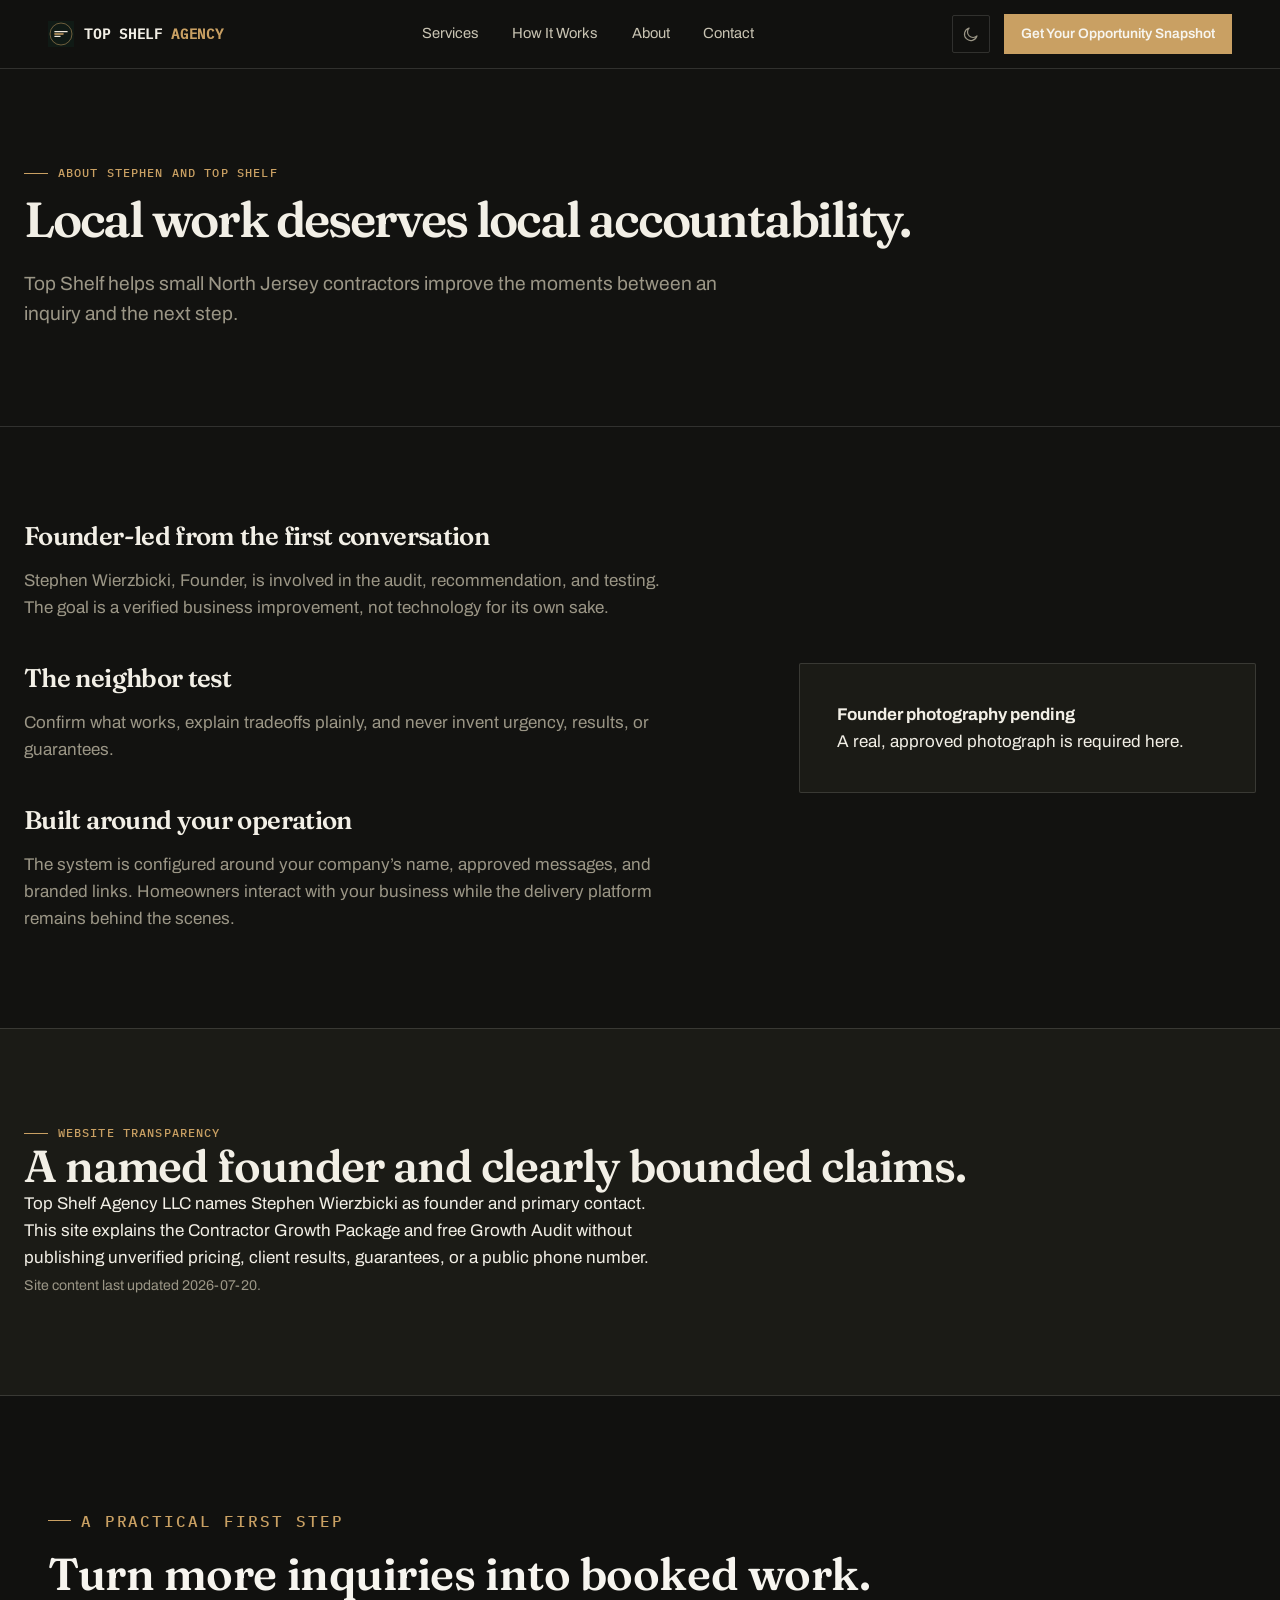
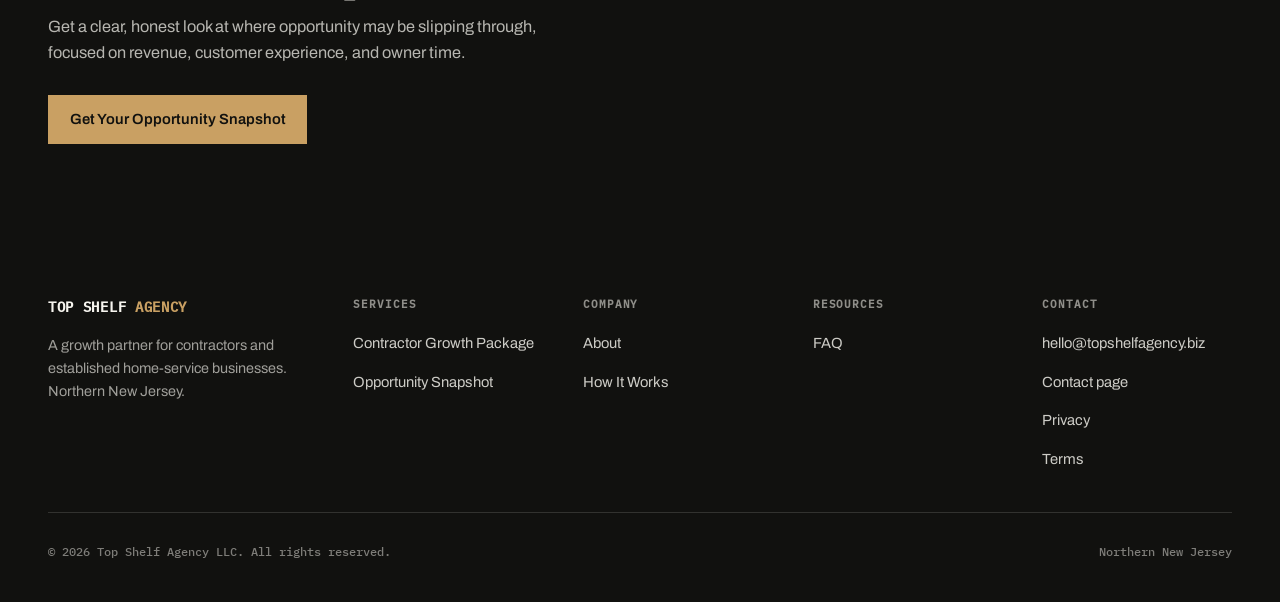
==== commit 7d0d8199: "Complete Phase 3 Anox redesign and release package" ====
--- a/about/index.html
+++ b/about/index.html
@@ -1,4 +1,7 @@
-<!doctype html><html lang="en" data-theme="dark"><head><meta charset="utf-8"><script>(function(){var r=document.documentElement,t=null;try{t=localStorage.getItem('top-shelf-theme')||localStorage.getItem('theme')}catch(e){}r.setAttribute('data-theme',t==='light'?'light':'dark')})()</script><meta name="viewport" content="width=device-width,initial-scale=1"><title>About Stephen Wierzbicki | Top Shelf Agency</title><meta name="description" content="Meet Stephen Wierzbicki, founder of Top Shelf Agency, a North Jersey partner for practical contractor growth and lead follow-up systems."><link rel="canonical" href="https://topshelfagency.biz/about/"><link rel="icon" href="/favicon.ico"><link rel="stylesheet" href="/assets/brand.css"><link rel="stylesheet" href="/assets/site-dark.css"><link rel="stylesheet" href="/assets/brand-fixes.css"><link rel="stylesheet" href="/assets/review-notes.css"><link rel="stylesheet" href="/assets/owner-review-v2.css"><!-- seo-layer --><meta name="robots" content="index,follow,max-snippet:-1,max-image-preview:large,max-video-preview:-1"><meta name="author" content="Top Shelf Agency LLC"><meta name="theme-color" content="#111b15"><meta property="og:site_name" content="Top Shelf Agency"><meta property="og:locale" content="en_US"><meta name="twitter:title" content="About Stephen Wierzbicki | Top Shelf Agency"><meta name="twitter:description" content="Meet Stephen Wierzbicki, founder of Top Shelf Agency, a North Jersey partner for practical contractor growth and lead follow-up systems."><meta name="twitter:image" content="https://topshelfagency.biz/assets/logo/og-image-1200x630.png"><meta property="og:type" content="website"><meta property="og:title" content="About Stephen Wierzbicki | Top Shelf Agency"><meta property="og:description" content="Meet Stephen Wierzbicki, founder of Top Shelf Agency, a North Jersey partner for practical contractor growth and lead follow-up systems."><meta property="og:url" content="https://topshelfagency.biz/about/"><meta property="og:image" content="https://topshelfagency.biz/assets/logo/og-image-1200x630.png"><meta name="twitter:card" content="summary_large_image"><script type="application/ld+json">{"@context":"https://schema.org","@graph":[{"@type":"Organization","@id":"https://topshelfagency.biz/#organization","name":"Top Shelf Agency","legalName":"Top Shelf Agency LLC","url":"https://topshelfagency.biz/","description":"A founder-led North Jersey marketing agency that helps small plumbing and electrical companies improve lead follow-up, review requests, and organization.","email":"hello@topshelfagency.biz","logo":{"@type":"ImageObject","@id":"https://topshelfagency.biz/#logo","url":"https://topshelfagency.biz/assets/logo/mark-512.png","contentUrl":"https://topshelfagency.biz/assets/logo/mark-512.png","width":512,"height":512},"image":{"@type":"ImageObject","url":"https://topshelfagency.biz/assets/logo/og-image-1200x630.png","width":1200,"height":630},"founder":{"@id":"https://topshelfagency.biz/#stephen-wierzbicki"},"areaServed":{"@type":"AdministrativeArea","name":"Northern New Jersey"},"knowsAbout":["Contractor lead follow-up","Missed-call response","Legitimate customer review requests","Lead organization"],"contactPoint":{"@type":"ContactPoint","contactType":"customer inquiries","email":"hello@topshelfagency.biz","areaServed":"US-NJ","availableLanguage":["English"]}},{"@type":"Person","@id":"https://topshelfagency.biz/#stephen-wierzbicki","name":"Stephen Wierzbicki","jobTitle":"Founder","worksFor":{"@id":"https://topshelfagency.biz/#organization"},"url":"https://topshelfagency.biz/about/"},{"@type":"WebSite","@id":"https://topshelfagency.biz/#website","name":"Top Shelf Agency","url":"https://topshelfagency.biz/","publisher":{"@id":"https://topshelfagency.biz/#organization"},"inLanguage":"en-US"},{"@type":"AboutPage","@id":"https://topshelfagency.biz/about/#webpage","url":"https://topshelfagency.biz/about/","name":"About Stephen Wierzbicki | Top Shelf Agency","description":"Meet Stephen Wierzbicki, founder of Top Shelf Agency, a North Jersey partner for practical contractor growth and lead follow-up systems.","isPartOf":{"@id":"https://topshelfagency.biz/#website"},"about":[{"@id":"https://topshelfagency.biz/#stephen-wierzbicki"},{"@id":"https://topshelfagency.biz/#organization"}],"publisher":{"@id":"https://topshelfagency.biz/#organization"},"inLanguage":"en-US","dateModified":"2026-07-17","primaryImageOfPage":{"@type":"ImageObject","url":"https://topshelfagency.biz/assets/logo/og-image-1200x630.png","width":1200,"height":630}}]}</script><script src="/assets/public-config.js"></script></head><body><a class="skip" href="#main">Skip to content</a><header class="nav" id="siteNav"><div class="wrap nav-row"><a class="brand" href="/"><img src="/assets/logo/logo-mark.svg" width="32" height="32" alt=""><span>TOP SHELF <b>AGENCY</b></span></a><nav aria-label="Primary"><div class="nav-links"><a href="/growth-package/">Growth Package</a><a href="/growth-audit/">Free Growth Audit</a><a href="/how-it-works/">How It Works</a><a href="/about/">About</a><a href="/faq/">FAQ</a><button class="theme-toggle" id="themeToggle" type="button" aria-label="Switch to light mode">
+<!doctype html><html lang="en" data-theme="dark"><head><meta charset="utf-8"><script>(function(){var r=document.documentElement,t=null;try{t=localStorage.getItem('top-shelf-theme')||localStorage.getItem('theme')}catch(e){}r.setAttribute('data-theme',t==='light'?'light':'dark')})()</script><meta name="viewport" content="width=device-width,initial-scale=1"><title>About Stephen Wierzbicki | Top Shelf Agency</title><meta name="description" content="Meet Stephen Wierzbicki, founder of Top Shelf Agency, a North Jersey partner for practical contractor growth and lead follow-up systems."><link rel="canonical" href="https://topshelfagency.biz/about/"><link rel="icon" href="/favicon.ico"><link rel="stylesheet" href="/assets/brand.css"><link rel="stylesheet" href="/assets/site-dark.css"><link rel="stylesheet" href="/assets/brand-fixes.css"><link rel="stylesheet" href="/assets/review-notes.css"><link rel="stylesheet" href="/assets/owner-review-v2.css"><link rel="stylesheet" href="/assets/foundation.css"><!-- seo-layer --><meta name="robots" content="index,follow,max-snippet:-1,max-image-preview:large,max-video-preview:-1"><meta name="author" content="Top Shelf Agency LLC"><meta name="theme-color" content="#111b15"><meta property="og:site_name" content="Top Shelf Agency"><meta property="og:locale" content="en_US"><meta name="twitter:title" content="About Stephen Wierzbicki | Top Shelf Agency"><meta name="twitter:description" content="Meet Stephen Wierzbicki, founder of Top Shelf Agency, a North Jersey partner for practical contractor growth and lead follow-up systems."><meta name="twitter:image" content="https://topshelfagency.biz/assets/logo/og-image-1200x630.png"><meta property="og:type" content="website"><meta property="og:title" content="About Stephen Wierzbicki | Top Shelf Agency"><meta property="og:description" content="Meet Stephen Wierzbicki, founder of Top Shelf Agency, a North Jersey partner for practical contractor growth and lead follow-up systems."><meta property="og:url" content="https://topshelfagency.biz/about/"><meta property="og:image" content="https://topshelfagency.biz/assets/logo/og-image-1200x630.png"><meta name="twitter:card" content="summary_large_image"><script type="application/ld+json">{"@context":"https://schema.org","@graph":[{"@type":"Organization","@id":"https://topshelfagency.biz/#organization","name":"Top Shelf Agency","legalName":"Top Shelf Agency LLC","url":"https://topshelfagency.biz/","description":"A growth partner for contractors and established home-service businesses, connecting online visibility, lead response, follow-up, booking, and reviews into one customer journey system.","email":"hello@topshelfagency.biz","logo":{"@type":"ImageObject","@id":"https://topshelfagency.biz/#logo","url":"https://topshelfagency.biz/assets/logo/mark-512.png","contentUrl":"https://topshelfagency.biz/assets/logo/mark-512.png","width":512,"height":512},"image":{"@type":"ImageObject","url":"https://topshelfagency.biz/assets/logo/og-image-1200x630.png","width":1200,"height":630},"founder":{"@id":"https://topshelfagency.biz/#stephen-wierzbicki"},"areaServed":{"@type":"AdministrativeArea","name":"Northern New Jersey"},"knowsAbout":["Contractor lead follow-up","Missed-call response","Legitimate customer review requests","Lead organization","Speed to lead","Estimate follow-up"],"contactPoint":{"@type":"ContactPoint","contactType":"customer inquiries","email":"hello@topshelfagency.biz","areaServed":"US-NJ","availableLanguage":["English"]}},{"@type":"Person","@id":"https://topshelfagency.biz/#stephen-wierzbicki","name":"Stephen Wierzbicki","jobTitle":"Founder","worksFor":{"@id":"https://topshelfagency.biz/#organization"},"url":"https://topshelfagency.biz/about/"},{"@type":"WebSite","@id":"https://topshelfagency.biz/#website","name":"Top Shelf Agency","url":"https://topshelfagency.biz/","publisher":{"@id":"https://topshelfagency.biz/#organization"},"inLanguage":"en-US"},{"@type":"AboutPage","@id":"https://topshelfagency.biz/about/#webpage","url":"https://topshelfagency.biz/about/","name":"About Stephen Wierzbicki | Top Shelf Agency","description":"Meet Stephen Wierzbicki, founder of Top Shelf Agency, a North Jersey partner for practical contractor growth and lead follow-up systems.","isPartOf":{"@id":"https://topshelfagency.biz/#website"},"about":[{"@id":"https://topshelfagency.biz/#stephen-wierzbicki"},{"@id":"https://topshelfagency.biz/#organization"}],"publisher":{"@id":"https://topshelfagency.biz/#organization"},"inLanguage":"en-US","dateModified":"2026-07-20","primaryImageOfPage":{"@type":"ImageObject","url":"https://topshelfagency.biz/assets/logo/og-image-1200x630.png","width":1200,"height":630}}]}</script><script src="/assets/public-config.js"></script></head><body><a class="skip" href="#main">Skip to content</a><header class="nav ts-header" id="siteNav"><div class="ts-wrap ts-header-row"><a class="brand ts-brand" href="/"><img src="/assets/logo/logo-mark.svg" width="26" height="26" alt=""><span>TOP SHELF <b>AGENCY</b></span></a><nav class="ts-primary-nav" aria-label="Primary"><a href="/growth-package/">Services</a><a href="/how-it-works/">How It Works</a><a href="/about/">About</a><a href="/contact/">Contact</a></nav><div class="ts-header-actions"><button class="theme-toggle" id="themeToggle" type="button" aria-label="Switch to light mode">
 <svg class="icon-sun" width="18" height="18" viewBox="0 0 24 24" fill="none" aria-hidden="true"><circle cx="12" cy="12" r="4" stroke="currentColor" stroke-width="1.6"/><path d="M12 2v2M12 20v2M4.2 4.2l1.4 1.4M18.4 18.4l1.4 1.4M2 12h2M20 12h2M4.2 19.8l1.4-1.4M18.4 5.6l1.4-1.4" stroke="currentColor" stroke-width="1.6" stroke-linecap="round"/></svg>
 <svg class="icon-moon" width="18" height="18" viewBox="0 0 24 24" fill="none" aria-hidden="true"><path d="M20 14.5A8.5 8.5 0 1 1 9.5 4a7 7 0 0 0 10.5 10.5Z" stroke="currentColor" stroke-width="1.6" stroke-linejoin="round"/></svg>
-</button><a class="btn nav-cta" data-event="audit_cta_click" href="/growth-audit/">Get A Free Audit</a><button class="nav-toggle" id="navToggle" aria-expanded="false" aria-controls="mobileMenu">Menu</button></div></nav></div><nav id="mobileMenu" class="mobile-menu"><a href="/growth-package/">Growth Package</a><a href="/growth-audit/">Free Growth Audit</a><a href="/how-it-works/">How It Works</a><a href="/about/">About</a><a href="/faq/">FAQ</a><a href="/contact/">Contact</a></nav></header><main id="main"><section class="page-head"><div class="wrap"><p class="eyebrow">About Stephen and Top Shelf</p><h1>Local work deserves local accountability.</h1><p class="lede">Top Shelf helps small North Jersey contractors improve the moments between an inquiry and the next step.</p></div></section><section><div class="wrap split"><div class="prose"><h2>Founder-led from the first conversation</h2><p>Stephen Wierzbicki, Founder, is involved in the audit, recommendation, and testing. The goal is a verified business improvement, not technology for its own sake.</p><h2>The neighbor test</h2><p>Confirm what works, explain tradeoffs plainly, and never invent urgency, results, or guarantees.</p><h2>Built around your operation</h2><p>The system is configured around your company’s name, approved messages, and branded links. Homeowners interact with your business while the delivery platform remains behind the scenes.</p></div><div class="placeholder"><b>Founder photography pending</b><p>A real, approved photograph is required here.</p></div></div></section><section class="surface" aria-labelledby="site-transparency"><div class="wrap"><p class="eyebrow">Website transparency</p><h2 id="site-transparency">A named founder and clearly bounded claims.</h2><p>Top Shelf Agency LLC names Stephen Wierzbicki as founder and primary contact. This site explains the Contractor Growth Package and free Growth Audit without publishing unverified pricing, client results, guarantees, or a public phone number.</p><small>Site content last updated 2026-07-17.</small></div></section><section class="final"><div class="wrap"><p class="eyebrow">A practical first step</p><h2>Find the opportunities your business may be missing.</h2><p>Get a Growth Audit focused on revenue, customer experience, and owner time. No generic pitch and no recommendation before we confirm what is already in place.</p><a class="btn" data-event="audit_cta_click" href="/growth-audit/">Get A Free Audit</a></div></section></main><footer><div class="wrap foot"><div><b>TOP SHELF AGENCY LLC</b><p>Practical growth systems for small plumbing and electrical companies in North Jersey.</p><p>Northern New Jersey · <a data-event="click_to_email" href="mailto:hello@topshelfagency.biz">hello@topshelfagency.biz</a></p></div><nav aria-label="Footer"><a href="/growth-package/">Growth Package</a><a href="/growth-audit/">Growth Audit</a><a href="/contact/">Contact</a><a href="/privacy/">Privacy</a><a href="/terms/">Terms</a></nav></div></footer><script src="/assets/site-public.js"></script></body></html>+</button><a class="ts-btn ts-btn-solid ts-btn-header" data-event="audit_cta_click" href="/growth-audit/">Get Your Opportunity Snapshot</a><button class="ts-nav-toggle" id="navToggle" aria-expanded="false" aria-controls="mobileMenu" aria-label="Open menu">
+<svg class="icon-open" viewBox="0 0 24 24" fill="none" aria-hidden="true"><path d="M3 6h18M3 12h18M3 18h18" stroke="currentColor" stroke-width="1.8" stroke-linecap="round"/></svg>
+<svg class="icon-close" viewBox="0 0 24 24" fill="none" aria-hidden="true"><path d="M5 5l14 14M19 5L5 19" stroke="currentColor" stroke-width="1.8" stroke-linecap="round"/></svg>
+</button></div></div><nav id="mobileMenu" class="mobile-menu" aria-label="Mobile"><div class="ts-wrap"><a href="/growth-package/">Services</a><a href="/how-it-works/">How It Works</a><a href="/about/">About</a><a href="/contact/">Contact</a><a href="/faq/">FAQ</a><a class="ts-btn ts-btn-solid mobile-cta" data-event="audit_cta_click" href="/growth-audit/">Get Your Opportunity Snapshot</a></div></nav></header><main id="main"><section class="page-head"><div class="wrap"><p class="eyebrow">About Stephen and Top Shelf</p><h1>Local work deserves local accountability.</h1><p class="lede">Top Shelf helps small North Jersey contractors improve the moments between an inquiry and the next step.</p></div></section><section><div class="wrap split"><div class="prose"><h2>Founder-led from the first conversation</h2><p>Stephen Wierzbicki, Founder, is involved in the audit, recommendation, and testing. The goal is a verified business improvement, not technology for its own sake.</p><h2>The neighbor test</h2><p>Confirm what works, explain tradeoffs plainly, and never invent urgency, results, or guarantees.</p><h2>Built around your operation</h2><p>The system is configured around your company’s name, approved messages, and branded links. Homeowners interact with your business while the delivery platform remains behind the scenes.</p></div><div class="placeholder"><b>Founder photography pending</b><p>A real, approved photograph is required here.</p></div></div></section><section class="surface" aria-labelledby="site-transparency"><div class="wrap"><p class="eyebrow">Website transparency</p><h2 id="site-transparency">A named founder and clearly bounded claims.</h2><p>Top Shelf Agency LLC names Stephen Wierzbicki as founder and primary contact. This site explains the Contractor Growth Package and free Growth Audit without publishing unverified pricing, client results, guarantees, or a public phone number.</p><small>Site content last updated 2026-07-20.</small></div></section><section class="final"><div class="ts-wrap"><p class="ts-eyebrow">A practical first step</p><h2>Turn more inquiries into booked work.</h2><p>Get a clear, honest look at where opportunity may be slipping through, focused on revenue, customer experience, and owner time.</p><a class="ts-btn ts-btn-solid" data-event="audit_cta_click" href="/growth-audit/">Get Your Opportunity Snapshot</a></div></section></main><footer><div class="ts-wrap"><div class="ts-foot-top"><div class="ts-foot-brand"><a class="brand ts-brand" href="/"><span>TOP SHELF <b>AGENCY</b></span></a><p>A growth partner for contractors and established home-service businesses. Northern New Jersey.</p></div><nav class="ts-foot-col" aria-label="Services"><h4>Services</h4><ul><li><a href="/growth-package/">Contractor Growth Package</a></li><li><a href="/growth-audit/">Opportunity Snapshot</a></li></ul></nav><nav class="ts-foot-col" aria-label="Company"><h4>Company</h4><ul><li><a href="/about/">About</a></li><li><a href="/how-it-works/">How It Works</a></li></ul></nav><nav class="ts-foot-col" aria-label="Resources"><h4>Resources</h4><ul><li><a href="/faq/">FAQ</a></li></ul></nav><nav class="ts-foot-col" aria-label="Contact and legal"><h4>Contact</h4><ul><li><a data-event="click_to_email" href="mailto:hello@topshelfagency.biz">hello@topshelfagency.biz</a></li><li><a href="/contact/">Contact page</a></li><li><a href="/privacy/">Privacy</a></li><li><a href="/terms/">Terms</a></li></ul></nav></div><div class="ts-foot-bottom"><span>&copy; 2026 Top Shelf Agency LLC. All rights reserved.</span><span>Northern New Jersey</span></div></div></footer><script src="/assets/site-public.js"></script></body></html>
--- a/assets/brand.css
+++ b/assets/brand.css
@@ -278,13 +278,6 @@
     white-space:nowrap;
   }
   .btn:focus-visible{ outline:2px solid var(--brass); outline-offset:2px; }
-  .btn-primary{
-    background:var(--brass);
-    color:var(--fixed-paper);
-    box-shadow:0 1px 0 0 rgba(0,0,0,0.15) inset, 0 8px 20px -12px rgba(124,90,30,0.7);
-  }
-  .btn-primary:hover{ background:var(--brass-strong); transform:translateY(-1px); }
-  .btn-primary:active{ background:var(--brass-strong); transform:translateY(0); }
   .btn[target="_blank"]::after,
   .prose a[target="_blank"]::after,
   .footnotes a[target="_blank"]::after{
@@ -294,14 +287,6 @@
     font-size:0.85em;
     vertical-align:middle;
   }
-  .btn-ghost:active{ border-color:var(--brass); color:var(--brass); }
-  .btn-ghost{
-    background:transparent;
-    color:var(--ink);
-    border-color:var(--line);
-  }
-  .btn-ghost:hover{ border-color:var(--brass); color:var(--brass); }
-  .btn-block{ width:100%; }
 
   /* ---------- Hero ---------- */
   .hero{
@@ -715,7 +700,6 @@
     .reveal{ opacity:1; transform:none; transition:none; }
     .item:hover, .item:active{ transform:none; }
     .link-card:hover, .link-card:active{ transform:none; }
-    .btn-primary:hover, .btn-primary:active{ transform:none; }
   }
 
   /* ---------- Skip link ---------- */
--- a/assets/review-notes.css
+++ b/assets/review-notes.css
@@ -1,4 +1,4 @@
-/* Owner review notes: bronze FAQ titles, larger homepage titles, dark-first UI. */
+/* Owner review notes: bronze FAQ titles, dark-first UI. */
 .faq summary h2{
   color:var(--brass);
   transition:color .18s ease;
@@ -7,13 +7,3 @@
 .faq details[open] summary h2{
   color:var(--brass-strong);
 }
-.home-page main section:not(.hero) h2{
-  font-size:clamp(2.05rem,3.8vw,3.15rem);
-}
-.home-page .answer-summary .eyebrow{
-  font-size:.82rem;
-  letter-spacing:.085em;
-}
-.home-page .answer-summary h2{
-  font-size:clamp(2.2rem,4.2vw,3.4rem);
-}
